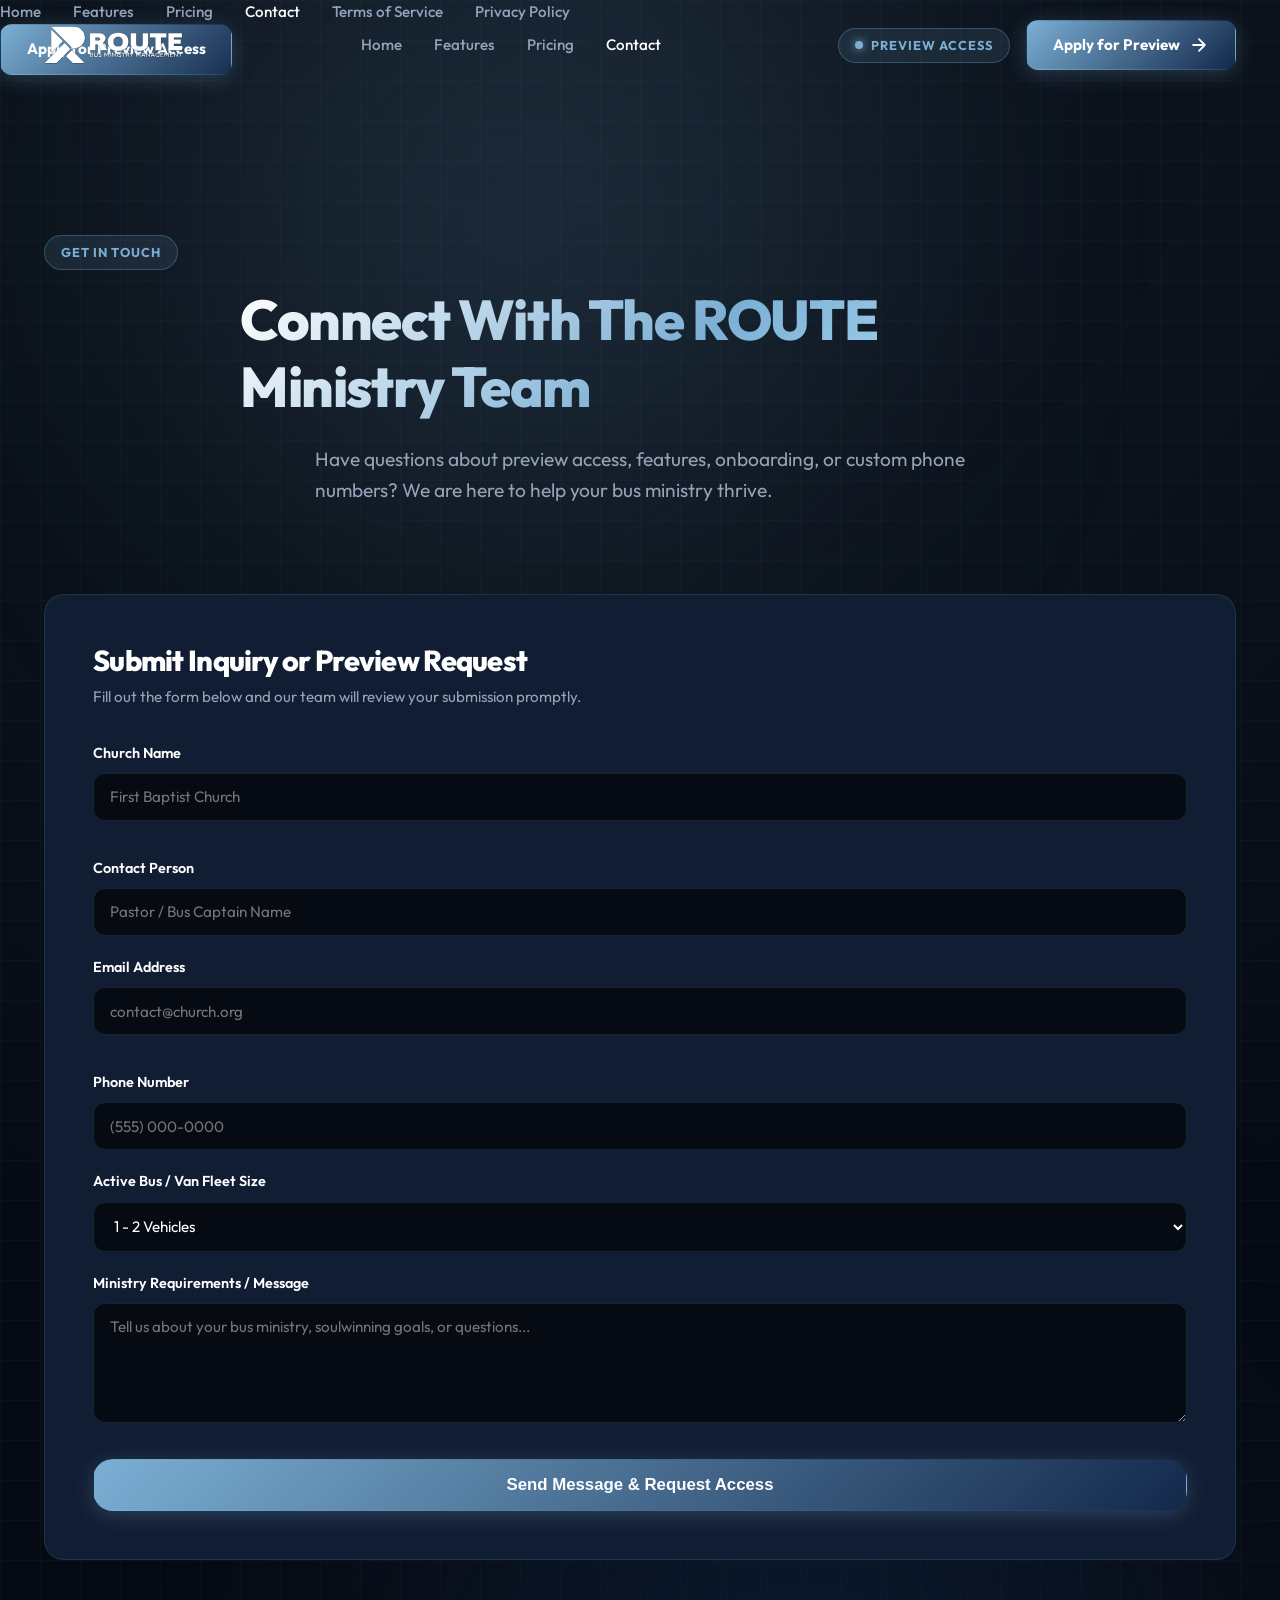
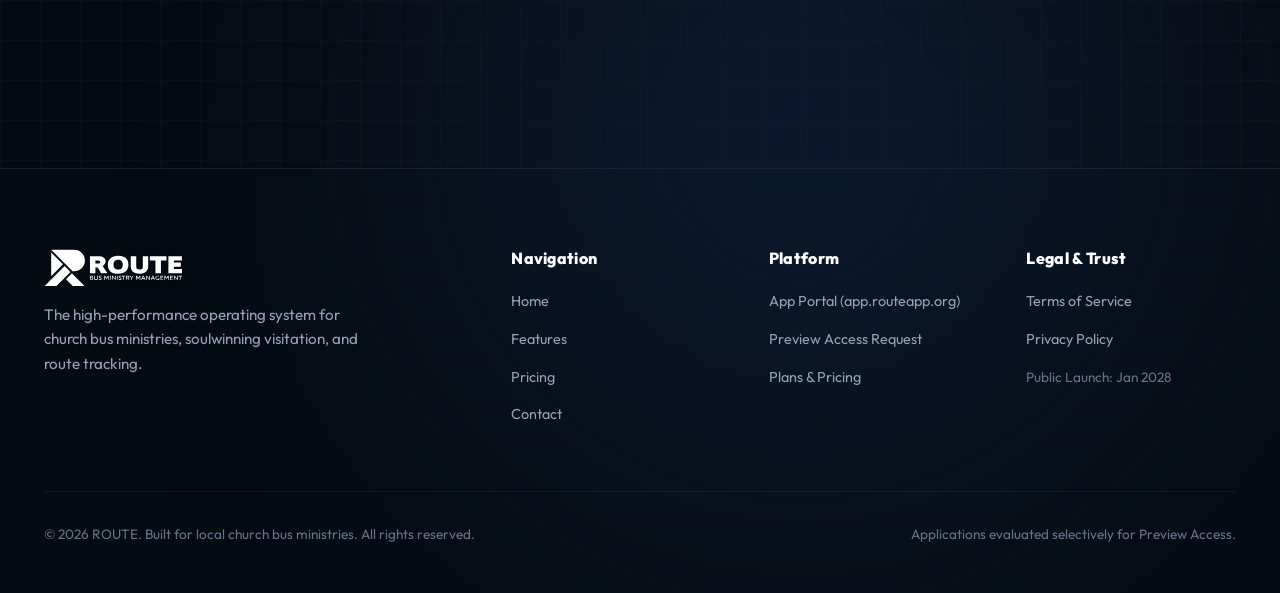
==== contact/index.html @ 3f2596bc "refactor: reorganize site pages into directory-based index files for clean URLs" ====
<!DOCTYPE html>
<html lang="en">
<head>
    <meta charset="UTF-8">
    <meta name="viewport" content="width=device-width, initial-scale=1.0">
    <title>Contact Us & Apply for Preview - ROUTE Platform</title>
    <meta name="description" content="Contact the ROUTE ministry team or submit your preview access request for church bus routing and soulwinning management.">
    
    <!-- Favicon & Icons -->
    <link rel="icon" type="image/x-icon" href="../favicon.ico">
    <link rel="icon" type="image/svg+xml" href="../favicon.svg">
    <link rel="apple-touch-icon" href="../apple-touch-icon.png">

    <!-- Fonts -->
    <link rel="preconnect" href="https://fonts.googleapis.com">
    <link rel="preconnect" href="https://fonts.gstatic.com" crossorigin>
    <link href="https://fonts.googleapis.com/css2?family=Outfit:wght@300;400;500;600;700;800;900&display=swap" rel="stylesheet">

    <!-- Custom Stylesheet -->
    <link rel="stylesheet" href="../css/style.css">
</head>
<body>

    <!-- Ambient Background Glows -->
    <div class="ambient-glow glow-top-left"></div>
    <div class="ambient-glow glow-bottom-right"></div>

    <!-- Navigation Bar -->
    <header class="navbar">
        <div class="container nav-content">
            <a href="../" class="brand-logo">
                <img src="../images/logos/Logo Horizontal White.svg" alt="ROUTE Logo" height="38">
            </a>

            <nav class="nav-links">
                <a href="../">Home</a>
                <a href="../features/">Features</a>
                <a href="../pricing/">Pricing</a>
                <a href="../contact/" class="active">Contact</a>
            </nav>

            <div class="nav-actions">
                <div class="badge badge-preview">
                    <span class="badge-dot"></span>
                    Preview Access
                </div>
                <a href="https://app.routeapp.org" class="btn btn-primary" data-open-modal="preview">
                    Apply for Preview
                    <svg class="btn-icon" viewBox="0 0 24 24"><path d="M5 12h14M12 5l7 7-7 7"/></svg>
                </a>
            </div>

            <button class="mobile-toggle" aria-label="Toggle Navigation Menu">
                <svg viewBox="0 0 24 24" fill="none" stroke="currentColor" stroke-width="2"><path d="M4 6h16M4 12h16M4 18h16"/></svg>
            </button>
        </div>
    </header>

    <!-- Mobile Drawer -->
    <div class="mobile-drawer">
        <nav class="nav-links">
            <a href="../">Home</a>
            <a href="../features/">Features</a>
            <a href="../pricing/">Pricing</a>
            <a href="../contact/" class="active">Contact</a>
            <a href="../terms/">Terms of Service</a>
            <a href="../privacy/">Privacy Policy</a>
        </nav>
        <a href="https://app.routeapp.org" class="btn btn-primary" data-open-modal="preview">Apply for Preview Access</a>
    </div>

    <!-- Header Section -->
    <section class="section" style="padding-top: 10rem; padding-bottom: 3rem;">
        <div class="container text-center">
            <div class="badge badge-preview reveal" style="margin-bottom: 1rem;">Get In Touch</div>
            <h1 class="gradient-text reveal" style="font-size: 3.5rem; max-width: 800px; margin: 0 auto 1.5rem auto;">
                Connect With The ROUTE Ministry Team
            </h1>
            <p class="reveal" style="font-size: 1.2rem; max-width: 650px; margin: 0 auto 2.5rem auto;">
                Have questions about preview access, features, onboarding, or custom phone numbers? We are here to help your bus ministry thrive.
            </p>
        </div>
    </section>

    <!-- Contact Form & Info Layout -->
    <section class="section" style="padding-top: 0;">
        <div class="container">
            <div style="display: grid; grid-template-columns: 1fr; gap: 3rem;" class="reveal">
                <div class="card" style="padding: 3rem;">
                    <h3 style="font-size: 1.8rem; margin-bottom: 0.5rem;">Submit Inquiry or Preview Request</h3>
                    <p style="font-size: 0.95rem; margin-bottom: 2rem;">
                        Fill out the form below and our team will review your submission promptly.
                    </p>

                    <form id="contact-main-form">
                        <div style="display: grid; grid-template-columns: 1fr; gap: 1rem;">
                            <div class="form-group">
                                <label class="form-label" for="contact-church">Church Name</label>
                                <input type="text" id="contact-church" class="form-input" placeholder="First Baptist Church" required>
                            </div>
                            <div class="form-group">
                                <label class="form-label" for="contact-name">Contact Person</label>
                                <input type="text" id="contact-name" class="form-input" placeholder="Pastor / Bus Captain Name" required>
                            </div>
                        </div>

                        <div style="display: grid; grid-template-columns: 1fr; gap: 1rem;">
                            <div class="form-group">
                                <label class="form-label" for="contact-email">Email Address</label>
                                <input type="email" id="contact-email" class="form-input" placeholder="contact@church.org" required>
                            </div>
                            <div class="form-group">
                                <label class="form-label" for="contact-phone">Phone Number</label>
                                <input type="tel" id="contact-phone" class="form-input" placeholder="(555) 000-0000">
                            </div>
                        </div>

                        <div class="form-group">
                            <label class="form-label" for="contact-buses">Active Bus / Van Fleet Size</label>
                            <select id="contact-buses" class="form-select">
                                <option value="1-2">1 - 2 Vehicles</option>
                                <option value="3-5">3 - 5 Vehicles</option>
                                <option value="6-10">6 - 10 Vehicles</option>
                                <option value="10+">10+ Vehicles</option>
                            </select>
                        </div>

                        <div class="form-group">
                            <label class="form-label" for="contact-message">Ministry Requirements / Message</label>
                            <textarea id="contact-message" class="form-textarea" placeholder="Tell us about your bus ministry, soulwinning goals, or questions..."></textarea>
                        </div>

                        <button type="submit" class="btn btn-primary btn-lg" style="width: 100%; margin-top: 1rem;">
                            Send Message & Request Access
                        </button>
                    </form>
                </div>
            </div>
        </div>
    </section>

    <!-- Footer -->
    <footer class="footer">
        <div class="container">
            <div class="footer-grid">
                <div class="footer-brand">
                    <a href="../" class="brand-logo">
                        <img src="../images/logos/Logo Horizontal White.svg" alt="ROUTE Logo" height="34">
                    </a>
                    <p>The high-performance operating system for church bus ministries, soulwinning visitation, and route tracking.</p>
                </div>

                <div class="footer-col">
                    <h4>Navigation</h4>
                    <ul class="footer-links">
                        <li><a href="../">Home</a></li>
                        <li><a href="../features/">Features</a></li>
                        <li><a href="../pricing/">Pricing</a></li>
                        <li><a href="../contact/">Contact</a></li>
                    </ul>
                </div>

                <div class="footer-col">
                    <h4>Platform</h4>
                    <ul class="footer-links">
                        <li><a href="https://app.routeapp.org" target="_blank">App Portal (app.routeapp.org)</a></li>
                        <li><a href="https://app.routeapp.org" data-open-modal="preview">Preview Access Request</a></li>
                        <li><a href="../pricing/">Plans & Pricing</a></li>
                    </ul>
                </div>

                <div class="footer-col">
                    <h4>Legal & Trust</h4>
                    <ul class="footer-links">
                        <li><a href="../terms/">Terms of Service</a></li>
                        <li><a href="../privacy/">Privacy Policy</a></li>
                        <li><span style="color:#64748b; font-size:0.85rem;">Public Launch: Jan 2028</span></li>
                    </ul>
                </div>
            </div>

            <div class="footer-bottom">
                <div>&copy; 2026 ROUTE. Built for local church bus ministries. All rights reserved.</div>
                <div>Applications evaluated selectively for Preview Access.</div>
            </div>
        </div>
    </footer>

    <!-- Preview Modal -->
    <div class="modal-overlay" id="preview-modal">
        <div class="modal-content">
            <button class="modal-close" aria-label="Close modal">&times;</button>
            <div style="text-align:center; margin-bottom: 1.5rem;">
                <div class="badge badge-preview" style="margin-bottom:0.75rem;">Preview Access Request</div>
                <h3 style="font-size:1.8rem; margin-bottom:0.5rem;">Join The ROUTE Preview</h3>
                <p style="font-size:0.9rem;">
                    ROUTE is currently in selective preview. Requests are evaluated manually prior to our public launch in <strong>January 2028</strong>.
                </p>
            </div>

            <form id="preview-access-form">
                <div class="form-group">
                    <label class="form-label" for="modal-church">Church Name</label>
                    <input type="text" id="modal-church" class="form-input" placeholder="e.g. Grace Baptist Church" required>
                </div>
                <div class="form-group">
                    <label class="form-label" for="modal-name">Contact Person</label>
                    <input type="text" id="modal-name" class="form-input" placeholder="Pastor or Bus Director Name" required>
                </div>
                <div class="form-group">
                    <label class="form-label" for="modal-email">Email Address</label>
                    <input type="email" id="modal-email" class="form-input" placeholder="pastor@church.org" required>
                </div>
                <div class="form-group">
                    <label class="form-label" for="modal-buses">Number of Bus / Van Routes</label>
                    <select id="modal-buses" class="form-select">
                        <option value="1-2">1 - 2 Routes</option>
                        <option value="3-5">3 - 5 Routes</option>
                        <option value="6-10">6 - 10 Routes</option>
                        <option value="10+">10+ Routes</option>
                    </select>
                </div>
                <button type="submit" class="btn btn-primary" style="width:100%; margin-top:1rem;">
                    Submit Application
                </button>
            </form>

            <div id="form-success-message" style="display:none; text-align:center; padding:2rem 0;">
                <svg class="btn-icon" style="width:48px; height:48px; color:#34d399; margin-bottom:1rem;" viewBox="0 0 24 24" fill="none" stroke="currentColor"><circle cx="12" cy="12" r="10"/><path d="M9 12l2 2 4-4"/></svg>
                <h4 style="font-size:1.4rem; margin-bottom:0.5rem; color:#fff;">Application Received</h4>
                <p style="font-size:0.9rem; margin-bottom:1.5rem;">
                    Thank you! Your preview access request has been submitted for review. You can also log in directly or check status at <strong>app.routeapp.org</strong>.
                </p>
                <a href="https://app.routeapp.org" class="btn btn-secondary" target="_blank">Visit app.routeapp.org</a>
            </div>
        </div>
    </div>

    <!-- Main JavaScript Engine -->
    <script src="../js/main.js"></script>
</body>
</html>
---- css/style.css ----
/* ==========================================================================
   ROUTE Marketing Site - Elevated Master Stylesheet
   Brand Aesthetics: Midnight (#060b13), Brand Sky (#7bafd4), Navy (#13294b)
   Voice & Focus: 100% Customer-Centric Ministry Value
   ========================================================================== */

:root {
    --color-midnight: #060b13;
    --color-surface-navy: #0c1626;
    --color-surface-card: #111d32;
    --color-surface-hover: #172642;
    --color-border: rgba(123, 175, 212, 0.15);
    --color-border-glow: rgba(123, 175, 212, 0.35);
    
    --color-brand-sky: #7bafd4;
    --color-brand-sky-light: #bae6fd;
    --color-brand-navy: #13294b;
    --color-brand-blue-accent: #38bdf8;
    
    --color-text-white: #ffffff;
    --color-text-body: #94a3b8;
    --color-text-muted: #64748b;
    
    --font-main: 'Outfit', -apple-system, BlinkMacSystemFont, "Segoe UI", Roboto, sans-serif;
    --radius-sm: 8px;
    --radius-md: 12px;
    --radius-lg: 20px;
    --radius-full: 9999px;
    
    --shadow-glow: 0 0 30px -5px rgba(123, 175, 212, 0.25);
    --shadow-card: 0 10px 30px -10px rgba(0, 0, 0, 0.5);
    --transition-fast: 0.2s cubic-bezier(0.4, 0, 0.2, 1);
    --transition-normal: 0.35s cubic-bezier(0.16, 1, 0.3, 1);
}

/* Base & Reset */
*, *::before, *::after {
    box-sizing: border-box;
    margin: 0;
    padding: 0;
}

html {
    scroll-behavior: smooth;
    font-family: var(--font-main);
    background-color: var(--color-midnight);
    color: var(--color-text-white);
    line-height: 1.6;
    -webkit-font-smoothing: antialiased;
}

body {
    min-height: 100vh;
    overflow-x: hidden;
    position: relative;
    background-color: var(--color-midnight);
    background-image: 
        radial-gradient(circle at 50% 0%, rgba(123, 175, 212, 0.08) 0%, transparent 60%),
        linear-gradient(rgba(123, 175, 212, 0.03) 1px, transparent 1px),
        linear-gradient(90deg, rgba(123, 175, 212, 0.03) 1px, transparent 1px);
    background-size: 100% 100%, 40px 40px, 40px 40px;
}

/* Selection */
::selection {
    background: var(--color-brand-sky);
    color: var(--color-midnight);
}

/* Ambient Background Glows */
.ambient-glow {
    position: absolute;
    border-radius: 50%;
    filter: blur(140px);
    pointer-events: none;
    z-index: 0;
}

.glow-top-left {
    top: -100px;
    left: 15%;
    width: 650px;
    height: 650px;
    background: rgba(123, 175, 212, 0.14);
}

.glow-bottom-right {
    bottom: 5%;
    right: 10%;
    width: 700px;
    height: 700px;
    background: rgba(19, 41, 75, 0.5);
}

/* Typography Helpers */
h1, h2, h3, h4, h5, h6 {
    font-weight: 800;
    line-height: 1.2;
    letter-spacing: -0.025em;
    color: var(--color-text-white);
}

p {
    color: var(--color-text-body);
}

.gradient-text {
    background: linear-gradient(135deg, #ffffff 0%, var(--color-brand-sky) 55%, #bae6fd 100%);
    -webkit-background-clip: text;
    -webkit-text-fill-color: transparent;
}

.gradient-text-sky {
    background: linear-gradient(135deg, var(--color-brand-sky) 0%, var(--color-brand-blue-accent) 100%);
    -webkit-background-clip: text;
    -webkit-text-fill-color: transparent;
}

/* Container */
.container {
    width: 100%;
    max-width: 1240px;
    margin: 0 auto;
    padding: 0 1.5rem;
    position: relative;
    z-index: 10;
}

/* Navigation Bar */
.navbar {
    position: fixed;
    top: 0;
    left: 0;
    right: 0;
    z-index: 1000;
    padding: 1.25rem 0;
    transition: all var(--transition-fast);
}

.navbar.scrolled {
    padding: 0.85rem 0;
    background: rgba(6, 11, 19, 0.88);
    backdrop-filter: blur(16px);
    -webkit-backdrop-filter: blur(16px);
    border-bottom: 1px solid var(--color-border);
    box-shadow: 0 10px 30px rgba(0, 0, 0, 0.4);
}

.nav-content {
    display: flex;
    align-items: center;
    justify-content: space-between;
}

.brand-logo {
    display: flex;
    align-items: center;
    gap: 0.75rem;
    text-decoration: none;
    color: var(--color-text-white);
    font-weight: 800;
    font-size: 1.35rem;
    letter-spacing: 0.05em;
}

.brand-logo img {
    height: 38px;
    width: auto;
}

.nav-links {
    display: flex;
    align-items: center;
    gap: 2rem;
    list-style: none;
}

.nav-links a {
    text-decoration: none;
    color: var(--color-text-body);
    font-weight: 500;
    font-size: 0.95rem;
    transition: color var(--transition-fast);
}

.nav-links a:hover,
.nav-links a.active {
    color: var(--color-text-white);
}

.nav-actions {
    display: flex;
    align-items: center;
    gap: 1rem;
}

/* Mobile Toggle */
.mobile-toggle {
    display: none;
    background: none;
    border: none;
    color: var(--color-text-white);
    cursor: pointer;
    padding: 0.5rem;
}

.mobile-toggle svg {
    width: 28px;
    height: 28px;
}

/* Badges */
.badge {
    display: inline-flex;
    align-items: center;
    gap: 0.5rem;
    padding: 0.4rem 1rem;
    border-radius: var(--radius-full);
    font-size: 0.8rem;
    font-weight: 700;
    text-transform: uppercase;
    letter-spacing: 0.08em;
}

.badge-preview {
    background: rgba(123, 175, 212, 0.12);
    border: 1px solid rgba(123, 175, 212, 0.3);
    color: var(--color-brand-sky);
}

.badge-dot {
    width: 8px;
    height: 8px;
    border-radius: 50%;
    background: var(--color-brand-sky);
    box-shadow: 0 0 10px var(--color-brand-sky);
    animation: pulse-dot 2s infinite;
}

@keyframes pulse-dot {
    0%, 100% { opacity: 1; transform: scale(1); }
    50% { opacity: 0.4; transform: scale(0.85); }
}

/* Buttons */
.btn {
    display: inline-flex;
    align-items: center;
    justify-content: center;
    gap: 0.6rem;
    padding: 0.75rem 1.6rem;
    border-radius: var(--radius-md);
    font-weight: 700;
    font-size: 0.95rem;
    text-decoration: none;
    cursor: pointer;
    transition: all var(--transition-fast);
    border: 1px solid transparent;
    white-space: nowrap;
}

.btn-primary {
    background: linear-gradient(135deg, var(--color-brand-sky) 0%, var(--color-brand-navy) 100%);
    color: var(--color-text-white);
    box-shadow: 0 4px 20px rgba(123, 175, 212, 0.25);
}

.btn-primary:hover {
    transform: translateY(-2px);
    box-shadow: 0 8px 25px rgba(123, 175, 212, 0.4);
    background: linear-gradient(135deg, #8ec2e8 0%, #1a3765 100%);
}

.btn-secondary {
    background: var(--color-surface-card);
    border: 1px solid var(--color-border);
    color: var(--color-text-white);
}

.btn-secondary:hover {
    background: var(--color-surface-hover);
    border-color: var(--color-border-glow);
    color: var(--color-brand-sky);
    transform: translateY(-2px);
}

.btn-lg {
    padding: 0.95rem 2rem;
    font-size: 1.05rem;
    border-radius: var(--radius-lg);
}

.btn-icon {
    width: 20px;
    height: 20px;
    fill: none;
    stroke: currentColor;
    stroke-width: 2.2;
    stroke-linecap: round;
    stroke-linejoin: round;
}

/* Sections */
.section {
    padding: 7rem 0;
    position: relative;
}

.section-header {
    text-align: center;
    max-width: 780px;
    margin: 0 auto 4rem auto;
}

.section-header h2 {
    font-size: 2.5rem;
    margin: 1rem 0 1.25rem 0;
}

.section-header p {
    font-size: 1.15rem;
    line-height: 1.7;
}

@media (min-width: 768px) {
    .section-header h2 {
        font-size: 3.2rem;
    }
}

/* Preview Notice Banner */
.preview-banner {
    margin: 2.5rem 0;
    padding: 1.25rem 2rem;
    background: linear-gradient(135deg, rgba(123, 175, 212, 0.08) 0%, rgba(19, 41, 75, 0.35) 100%);
    border: 1px solid var(--color-border-glow);
    border-radius: var(--radius-lg);
    display: flex;
    align-items: center;
    justify-content: space-between;
    gap: 1.5rem;
    flex-wrap: wrap;
    backdrop-filter: blur(8px);
}

.preview-banner-text {
    display: flex;
    align-items: center;
    gap: 1rem;
}

.preview-banner-text p {
    color: var(--color-text-white);
    font-size: 0.95rem;
}

.preview-banner-text strong {
    color: var(--color-brand-sky);
}

/* Hero Section */
.hero {
    padding-top: 10rem;
    padding-bottom: 5rem;
    text-align: center;
}

.hero-badge-wrapper {
    display: flex;
    justify-content: center;
    margin-bottom: 1.5rem;
}

.hero h1 {
    font-size: 2.8rem;
    max-width: 980px;
    margin: 0 auto 1.5rem auto;
    letter-spacing: -0.03em;
}

@media (min-width: 768px) {
    .hero h1 {
        font-size: 4.4rem;
        line-height: 1.12;
    }
}

.hero p {
    font-size: 1.2rem;
    max-width: 740px;
    margin: 0 auto 2.5rem auto;
    line-height: 1.7;
}

.hero-cta {
    display: flex;
    align-items: center;
    justify-content: center;
    gap: 1.25rem;
    flex-wrap: wrap;
    margin-bottom: 4rem;
}

/* Interactive Bus Simulator Card */
.simulator-card {
    background: var(--color-surface-navy);
    border: 1px solid var(--color-border-glow);
    border-radius: var(--radius-lg);
    padding: 2rem;
    max-width: 980px;
    margin: 0 auto;
    box-shadow: 0 25px 60px -15px rgba(0, 0, 0, 0.8), var(--shadow-glow);
    text-align: left;
}

.simulator-header {
    display: flex;
    align-items: center;
    justify-content: space-between;
    padding-bottom: 1rem;
    border-bottom: 1px solid var(--color-border);
    margin-bottom: 1.5rem;
}

.simulator-title {
    display: flex;
    align-items: center;
    gap: 0.75rem;
    font-weight: 800;
    font-size: 1.1rem;
}

.simulator-steps {
    display: grid;
    grid-template-columns: 1fr;
    gap: 1.5rem;
}

@media (min-width: 768px) {
    .simulator-steps {
        grid-template-columns: repeat(3, 1fr);
    }
}

.simulator-step-box {
    background: var(--color-surface-card);
    border: 1px solid var(--color-border);
    border-radius: var(--radius-md);
    padding: 1.25rem;
    transition: all var(--transition-fast);
}

.simulator-step-box.active {
    border-color: var(--color-brand-sky);
    box-shadow: 0 0 15px rgba(123, 175, 212, 0.2);
}

.step-number {
    font-size: 0.75rem;
    font-weight: 800;
    color: var(--color-brand-sky);
    text-transform: uppercase;
    letter-spacing: 0.08em;
    margin-bottom: 0.3rem;
}

.step-heading {
    font-weight: 700;
    font-size: 1rem;
    color: var(--color-text-white);
    margin-bottom: 0.5rem;
}

.step-desc {
    font-size: 0.85rem;
    color: var(--color-text-body);
    line-height: 1.5;
}

.simulator-action-bar {
    margin-top: 1.5rem;
    padding-top: 1.5rem;
    border-top: 1px solid var(--color-border);
    display: flex;
    align-items: center;
    justify-content: space-between;
    flex-wrap: wrap;
    gap: 1rem;
}

.simulator-status {
    display: flex;
    align-items: center;
    gap: 0.6rem;
    font-size: 0.9rem;
    color: #34d399;
    font-weight: 600;
}

/* Feature Grid Cards */
.feature-grid {
    display: grid;
    grid-template-columns: 1fr;
    gap: 2rem;
}

@media (min-width: 768px) {
    .feature-grid {
        grid-template-columns: repeat(2, 1fr);
    }
}

@media (min-width: 1024px) {
    .feature-grid {
        grid-template-columns: repeat(3, 1fr);
    }
}

.card {
    background: var(--color-surface-card);
    border: 1px solid var(--color-border);
    border-radius: var(--radius-lg);
    padding: 2.25rem;
    transition: all var(--transition-fast);
    position: relative;
    overflow: hidden;
}

.card::before {
    content: '';
    position: absolute;
    top: 0;
    left: 0;
    right: 0;
    height: 3px;
    background: linear-gradient(90deg, transparent, var(--color-brand-sky), transparent);
    opacity: 0;
    transition: opacity var(--transition-fast);
}

.card:hover {
    transform: translateY(-4px);
    border-color: var(--color-border-glow);
    box-shadow: var(--shadow-card), 0 0 20px rgba(123, 175, 212, 0.15);
}

.card:hover::before {
    opacity: 1;
}

.card-icon {
    width: 54px;
    height: 54px;
    border-radius: var(--radius-md);
    background: rgba(123, 175, 212, 0.12);
    border: 1px solid rgba(123, 175, 212, 0.25);
    display: flex;
    align-items: center;
    justify-content: center;
    color: var(--color-brand-sky);
    margin-bottom: 1.5rem;
}

.card-icon svg {
    width: 28px;
    height: 28px;
    stroke-width: 2;
}

.card h3 {
    font-size: 1.4rem;
    margin-bottom: 0.85rem;
}

.card p {
    font-size: 0.98rem;
    line-height: 1.6;
}

/* Feature Showcase Tabs */
.tabs-container {
    max-width: 1000px;
    margin: 0 auto;
}

.tabs-nav {
    display: flex;
    justify-content: center;
    gap: 0.75rem;
    flex-wrap: wrap;
    margin-bottom: 3rem;
}

.tab-btn {
    padding: 0.75rem 1.5rem;
    border-radius: var(--radius-full);
    background: var(--color-surface-card);
    border: 1px solid var(--color-border);
    color: var(--color-text-body);
    font-weight: 700;
    font-size: 0.95rem;
    cursor: pointer;
    transition: all var(--transition-fast);
}

.tab-btn:hover {
    color: var(--color-text-white);
    border-color: var(--color-border-glow);
}

.tab-btn.active {
    background: linear-gradient(135deg, var(--color-brand-sky) 0%, var(--color-brand-navy) 100%);
    color: var(--color-text-white);
    border-color: transparent;
    box-shadow: 0 4px 15px rgba(123, 175, 212, 0.3);
}

.tab-content {
    display: none;
    background: var(--color-surface-navy);
    border: 1px solid var(--color-border);
    border-radius: var(--radius-lg);
    padding: 3rem;
}

.tab-content.active {
    display: grid;
    grid-template-columns: 1fr;
    gap: 3rem;
    align-items: center;
}

@media (min-width: 850px) {
    .tab-content.active {
        grid-template-columns: 1fr 1fr;
    }
}

.tab-text h3 {
    font-size: 2rem;
    margin-bottom: 1rem;
}

.tab-text p {
    font-size: 1.05rem;
    margin-bottom: 1.5rem;
}

.tab-list {
    list-style: none;
    display: flex;
    flex-direction: column;
    gap: 0.85rem;
}

.tab-list-item {
    display: flex;
    align-items: center;
    gap: 0.75rem;
    color: var(--color-text-white);
    font-weight: 600;
}

.tab-list-item svg {
    width: 20px;
    height: 20px;
    color: var(--color-brand-sky);
    flex-shrink: 0;
}

/* Time & Savings Calculator */
.calculator-card {
    background: var(--color-surface-card);
    border: 1px solid var(--color-border-glow);
    border-radius: var(--radius-lg);
    padding: 3rem;
    max-width: 900px;
    margin: 4rem auto 0 auto;
    box-shadow: var(--shadow-glow);
    text-align: left;
}

.calc-grid {
    display: grid;
    grid-template-columns: 1fr;
    gap: 2.5rem;
    align-items: center;
}

@media (min-width: 800px) {
    .calc-grid {
        grid-template-columns: 1.2fr 1fr;
    }
}

.calc-slider-group {
    display: flex;
    flex-direction: column;
    gap: 1rem;
}

.calc-slider-header {
    display: flex;
    justify-content: space-between;
    align-items: center;
}

.calc-slider-header label {
    font-weight: 700;
    font-size: 1.1rem;
    color: var(--color-text-white);
}

.calc-slider-value {
    font-size: 1.4rem;
    font-weight: 800;
    color: var(--color-brand-sky);
}

.calc-slider {
    width: 100%;
    height: 8px;
    border-radius: 4px;
    background: var(--color-midnight);
    outline: none;
    -webkit-appearance: none;
}

.calc-slider::-webkit-slider-thumb {
    -webkit-appearance: none;
    width: 24px;
    height: 24px;
    border-radius: 50%;
    background: var(--color-brand-sky);
    cursor: pointer;
    box-shadow: 0 0 10px rgba(123, 175, 212, 0.5);
}

.calc-results-box {
    background: var(--color-midnight);
    border: 1px solid var(--color-border);
    border-radius: var(--radius-md);
    padding: 2rem;
    display: flex;
    flex-direction: column;
    gap: 1.5rem;
}

.calc-result-item {
    display: flex;
    flex-direction: column;
    gap: 0.2rem;
}

.calc-result-number {
    font-size: 2.5rem;
    font-weight: 800;
    color: var(--color-brand-sky);
    line-height: 1;
}

.calc-result-label {
    font-size: 0.85rem;
    color: var(--color-text-muted);
    font-weight: 600;
    text-transform: uppercase;
    letter-spacing: 0.05em;
}

/* Pricing Page & Cards */
.pricing-toggle-wrapper {
    display: flex;
    align-items: center;
    justify-content: center;
    gap: 1rem;
    margin-bottom: 3.5rem;
}

.pricing-toggle-label {
    font-weight: 700;
    color: var(--color-text-body);
    font-size: 1rem;
}

.pricing-toggle-label.active {
    color: var(--color-text-white);
}

.toggle-switch {
    width: 58px;
    height: 32px;
    background: var(--color-surface-card);
    border: 1px solid var(--color-border);
    border-radius: var(--radius-full);
    padding: 3px;
    cursor: pointer;
    position: relative;
    transition: background var(--transition-fast);
}

.toggle-switch-handle {
    width: 24px;
    height: 24px;
    background: var(--color-brand-sky);
    border-radius: 50%;
    transition: transform var(--transition-fast);
    box-shadow: 0 0 10px rgba(123, 175, 212, 0.5);
}

.toggle-switch.checked .toggle-switch-handle {
    transform: translateX(26px);
}

.discount-badge {
    background: rgba(16, 185, 129, 0.15);
    color: #34d399;
    border: 1px solid rgba(16, 185, 129, 0.3);
    padding: 0.2rem 0.6rem;
    border-radius: var(--radius-full);
    font-size: 0.75rem;
    font-weight: 800;
    margin-left: 0.5rem;
}

.pricing-grid {
    display: grid;
    grid-template-columns: 1fr;
    gap: 2rem;
    max-width: 1100px;
    margin: 0 auto;
}

@media (min-width: 900px) {
    .pricing-grid {
        grid-template-columns: repeat(3, 1fr);
    }
}

.pricing-card {
    background: var(--color-surface-card);
    border: 1px solid var(--color-border);
    border-radius: var(--radius-lg);
    padding: 2.5rem 2rem;
    display: flex;
    flex-direction: column;
    justify-content: space-between;
    transition: all var(--transition-fast);
    position: relative;
}

.pricing-card.featured {
    background: linear-gradient(180deg, var(--color-surface-card) 0%, rgba(19, 41, 75, 0.6) 100%);
    border-color: var(--color-brand-sky);
    box-shadow: var(--shadow-glow);
    transform: scale(1.03);
}

.pricing-popular-tag {
    position: absolute;
    top: -14px;
    left: 50%;
    transform: translateX(-50%);
    background: linear-gradient(90deg, var(--color-brand-sky), var(--color-brand-blue-accent));
    color: var(--color-midnight);
    font-weight: 800;
    font-size: 0.75rem;
    text-transform: uppercase;
    letter-spacing: 0.08em;
    padding: 0.3rem 1rem;
    border-radius: var(--radius-full);
}

.pricing-card h3 {
    font-size: 1.5rem;
    margin-bottom: 0.5rem;
}

.pricing-card p {
    font-size: 0.9rem;
    min-height: 42px;
}

.pricing-price {
    margin: 1.5rem 0 2rem 0;
    display: flex;
    align-items: baseline;
    gap: 0.4rem;
}

.pricing-currency {
    font-size: 1.5rem;
    font-weight: 800;
    color: var(--color-brand-sky);
}

.pricing-amount {
    font-size: 3.2rem;
    font-weight: 800;
    color: var(--color-text-white);
    line-height: 1;
}

.pricing-period {
    color: var(--color-text-muted);
    font-size: 0.9rem;
    font-weight: 500;
}

.pricing-features {
    list-style: none;
    display: flex;
    flex-direction: column;
    gap: 0.85rem;
    margin-bottom: 2.5rem;
}

.pricing-features li {
    display: flex;
    align-items: center;
    gap: 0.75rem;
    font-size: 0.95rem;
    color: var(--color-text-white);
}

.pricing-features li svg {
    width: 18px;
    height: 18px;
    color: var(--color-brand-sky);
    flex-shrink: 0;
}

/* Comparison Table */
.table-wrapper {
    overflow-x: auto;
    margin-top: 4rem;
    background: var(--color-surface-card);
    border: 1px solid var(--color-border);
    border-radius: var(--radius-lg);
}

.comparison-table {
    width: 100%;
    border-collapse: collapse;
    text-align: left;
    min-width: 650px;
}

.comparison-table th, 
.comparison-table td {
    padding: 1.25rem 1.5rem;
    border-bottom: 1px solid var(--color-border);
}

.comparison-table th {
    background: rgba(6, 11, 19, 0.6);
    font-size: 1rem;
    font-weight: 700;
    color: var(--color-text-white);
}

.comparison-table td {
    font-size: 0.95rem;
    color: var(--color-text-body);
}

.comparison-table tr:last-child td {
    border-bottom: none;
}

.table-check {
    width: 20px;
    height: 20px;
    color: var(--color-brand-sky);
}

/* Accordion (FAQ) */
.faq-container {
    max-width: 850px;
    margin: 0 auto;
    display: flex;
    flex-direction: column;
    gap: 1rem;
}

.faq-item {
    background: var(--color-surface-card);
    border: 1px solid var(--color-border);
    border-radius: var(--radius-md);
    overflow: hidden;
    transition: border-color var(--transition-fast);
}

.faq-item.active {
    border-color: var(--color-border-glow);
}

.faq-header {
    width: 100%;
    padding: 1.25rem 1.5rem;
    background: none;
    border: none;
    color: var(--color-text-white);
    font-weight: 700;
    font-size: 1.1rem;
    display: flex;
    align-items: center;
    justify-content: space-between;
    cursor: pointer;
    text-align: left;
}

.faq-icon {
    width: 22px;
    height: 22px;
    transition: transform var(--transition-fast);
    color: var(--color-brand-sky);
}

.faq-item.active .faq-icon {
    transform: rotate(180deg);
}

.faq-body {
    max-height: 0;
    overflow: hidden;
    transition: max-height var(--transition-normal), padding var(--transition-normal);
    padding: 0 1.5rem;
}

.faq-item.active .faq-body {
    max-height: 300px;
    padding: 0 1.5rem 1.5rem 1.5rem;
}

/* Form Controls */
.form-group {
    display: flex;
    flex-direction: column;
    gap: 0.5rem;
    margin-bottom: 1.25rem;
    text-align: left;
}

.form-label {
    font-weight: 600;
    font-size: 0.9rem;
    color: var(--color-text-white);
}

.form-input, 
.form-select, 
.form-textarea {
    width: 100%;
    padding: 0.85rem 1rem;
    background: var(--color-midnight);
    border: 1px solid var(--color-border);
    border-radius: var(--radius-md);
    color: var(--color-text-white);
    font-family: var(--font-main);
    font-size: 0.95rem;
    outline: none;
    transition: border-color var(--transition-fast), box-shadow var(--transition-fast);
}

.form-input:focus, 
.form-select:focus, 
.form-textarea:focus {
    border-color: var(--color-brand-sky);
    box-shadow: 0 0 15px rgba(123, 175, 212, 0.25);
}

.form-textarea {
    min-height: 120px;
    resize: vertical;
}

/* Modal Dialog */
.modal-overlay {
    position: fixed;
    inset: 0;
    z-index: 2000;
    background: rgba(6, 11, 19, 0.85);
    backdrop-filter: blur(12px);
    -webkit-backdrop-filter: blur(12px);
    display: flex;
    align-items: center;
    justify-content: center;
    padding: 1.5rem;
    opacity: 0;
    pointer-events: none;
    transition: opacity var(--transition-fast);
}

.modal-overlay.active {
    opacity: 1;
    pointer-events: auto;
}

.modal-content {
    background: var(--color-surface-card);
    border: 1px solid var(--color-border-glow);
    border-radius: var(--radius-lg);
    width: 100%;
    max-width: 580px;
    padding: 2.5rem;
    position: relative;
    box-shadow: 0 25px 50px rgba(0, 0, 0, 0.8), var(--shadow-glow);
    transform: scale(0.95);
    transition: transform var(--transition-fast);
}

.modal-overlay.active .modal-content {
    transform: scale(1);
}

.modal-close {
    position: absolute;
    top: 1.25rem;
    right: 1.25rem;
    background: rgba(255, 255, 255, 0.05);
    border: 1px solid var(--color-border);
    color: var(--color-text-muted);
    width: 34px;
    height: 34px;
    border-radius: 50%;
    display: flex;
    align-items: center;
    justify-content: center;
    cursor: pointer;
    transition: all var(--transition-fast);
}

.modal-close:hover {
    color: var(--color-text-white);
    background: rgba(255, 255, 255, 0.15);
}

/* Legal Document Layout */
.legal-container {
    max-width: 860px;
    margin: 0 auto;
    background: var(--color-surface-card);
    border: 1px solid var(--color-border);
    border-radius: var(--radius-lg);
    padding: 3.5rem;
    text-align: left;
}

.legal-header {
    border-bottom: 1px solid var(--color-border);
    padding-bottom: 2rem;
    margin-bottom: 2.5rem;
}

.legal-header h1 {
    font-size: 2.5rem;
    margin-bottom: 0.5rem;
}

.legal-date {
    color: var(--color-brand-sky);
    font-weight: 600;
    font-size: 0.9rem;
}

.legal-section {
    margin-bottom: 2.5rem;
}

.legal-section h2 {
    font-size: 1.4rem;
    margin-bottom: 1rem;
    color: var(--color-text-white);
}

.legal-section p, 
.legal-section ul {
    margin-bottom: 1rem;
    font-size: 1rem;
    line-height: 1.7;
}

.legal-section ul {
    padding-left: 1.5rem;
}

.legal-section li {
    margin-bottom: 0.5rem;
    color: var(--color-text-body);
}

/* Scroll Animation Trigger Classes */
.reveal {
    opacity: 0;
    transform: translateY(30px);
    transition: opacity 0.8s cubic-bezier(0.16, 1, 0.3, 1), transform 0.8s cubic-bezier(0.16, 1, 0.3, 1);
}

.reveal.active {
    opacity: 1;
    transform: translateY(0);
}

.reveal-stagger > * {
    opacity: 0;
    transform: translateY(25px);
    transition: opacity 0.7s cubic-bezier(0.16, 1, 0.3, 1), transform 0.7s cubic-bezier(0.16, 1, 0.3, 1);
}

.reveal-stagger.active > *:nth-child(1) { transition-delay: 0.05s; }
.reveal-stagger.active > *:nth-child(2) { transition-delay: 0.15s; }
.reveal-stagger.active > *:nth-child(3) { transition-delay: 0.25s; }
.reveal-stagger.active > *:nth-child(4) { transition-delay: 0.35s; }
.reveal-stagger.active > *:nth-child(5) { transition-delay: 0.45s; }
.reveal-stagger.active > * { opacity: 1; transform: translateY(0); }

/* Footer */
.footer {
    border-top: 1px solid var(--color-border);
    padding: 5rem 0 3rem 0;
    background: rgba(6, 11, 19, 0.95);
    margin-top: 6rem;
}

.footer-grid {
    display: grid;
    grid-template-columns: 1fr;
    gap: 3rem;
    margin-bottom: 4rem;
}

@media (min-width: 768px) {
    .footer-grid {
        grid-template-columns: 2fr repeat(3, 1fr);
    }
}

.footer-brand p {
    margin-top: 1rem;
    max-width: 340px;
    font-size: 0.95rem;
    line-height: 1.6;
}

.footer-col h4 {
    font-size: 1rem;
    margin-bottom: 1.25rem;
    color: var(--color-text-white);
    letter-spacing: 0.02em;
}

.footer-links {
    list-style: none;
    display: flex;
    flex-direction: column;
    gap: 0.75rem;
}

.footer-links a {
    text-decoration: none;
    color: var(--color-text-body);
    font-size: 0.9rem;
    transition: color var(--transition-fast);
}

.footer-links a:hover {
    color: var(--color-brand-sky);
}

.footer-bottom {
    border-top: 1px solid rgba(123, 175, 212, 0.08);
    padding-top: 2rem;
    display: flex;
    align-items: center;
    justify-content: space-between;
    flex-wrap: wrap;
    gap: 1rem;
    font-size: 0.85rem;
    color: var(--color-text-muted);
}

/* Mobile Nav Overlay Drawer */
@media (max-width: 899px) {
    .mobile-toggle {
        display: block;
    }

    .nav-links, .nav-actions {
        display: none;
    }

    .mobile-drawer {
        position: fixed;
        top: 0;
        right: 0;
        width: 80%;
        max-width: 360px;
        height: 100vh;
        background: var(--color-midnight);
        border-left: 1px solid var(--color-border);
        padding: 6rem 2rem 2rem 2rem;
        z-index: 999;
        display: flex;
        flex-direction: column;
        gap: 2rem;
        transform: translateX(100%);
        transition: transform var(--transition-fast);
        box-shadow: -10px 0 30px rgba(0, 0, 0, 0.8);
    }

    .mobile-drawer.active {
        transform: translateX(0);
    }

    .mobile-drawer .nav-links {
        display: flex;
        flex-direction: column;
        align-items: flex-start;
        gap: 1.5rem;
    }

    .mobile-drawer .nav-links a {
        font-size: 1.15rem;
    }
}
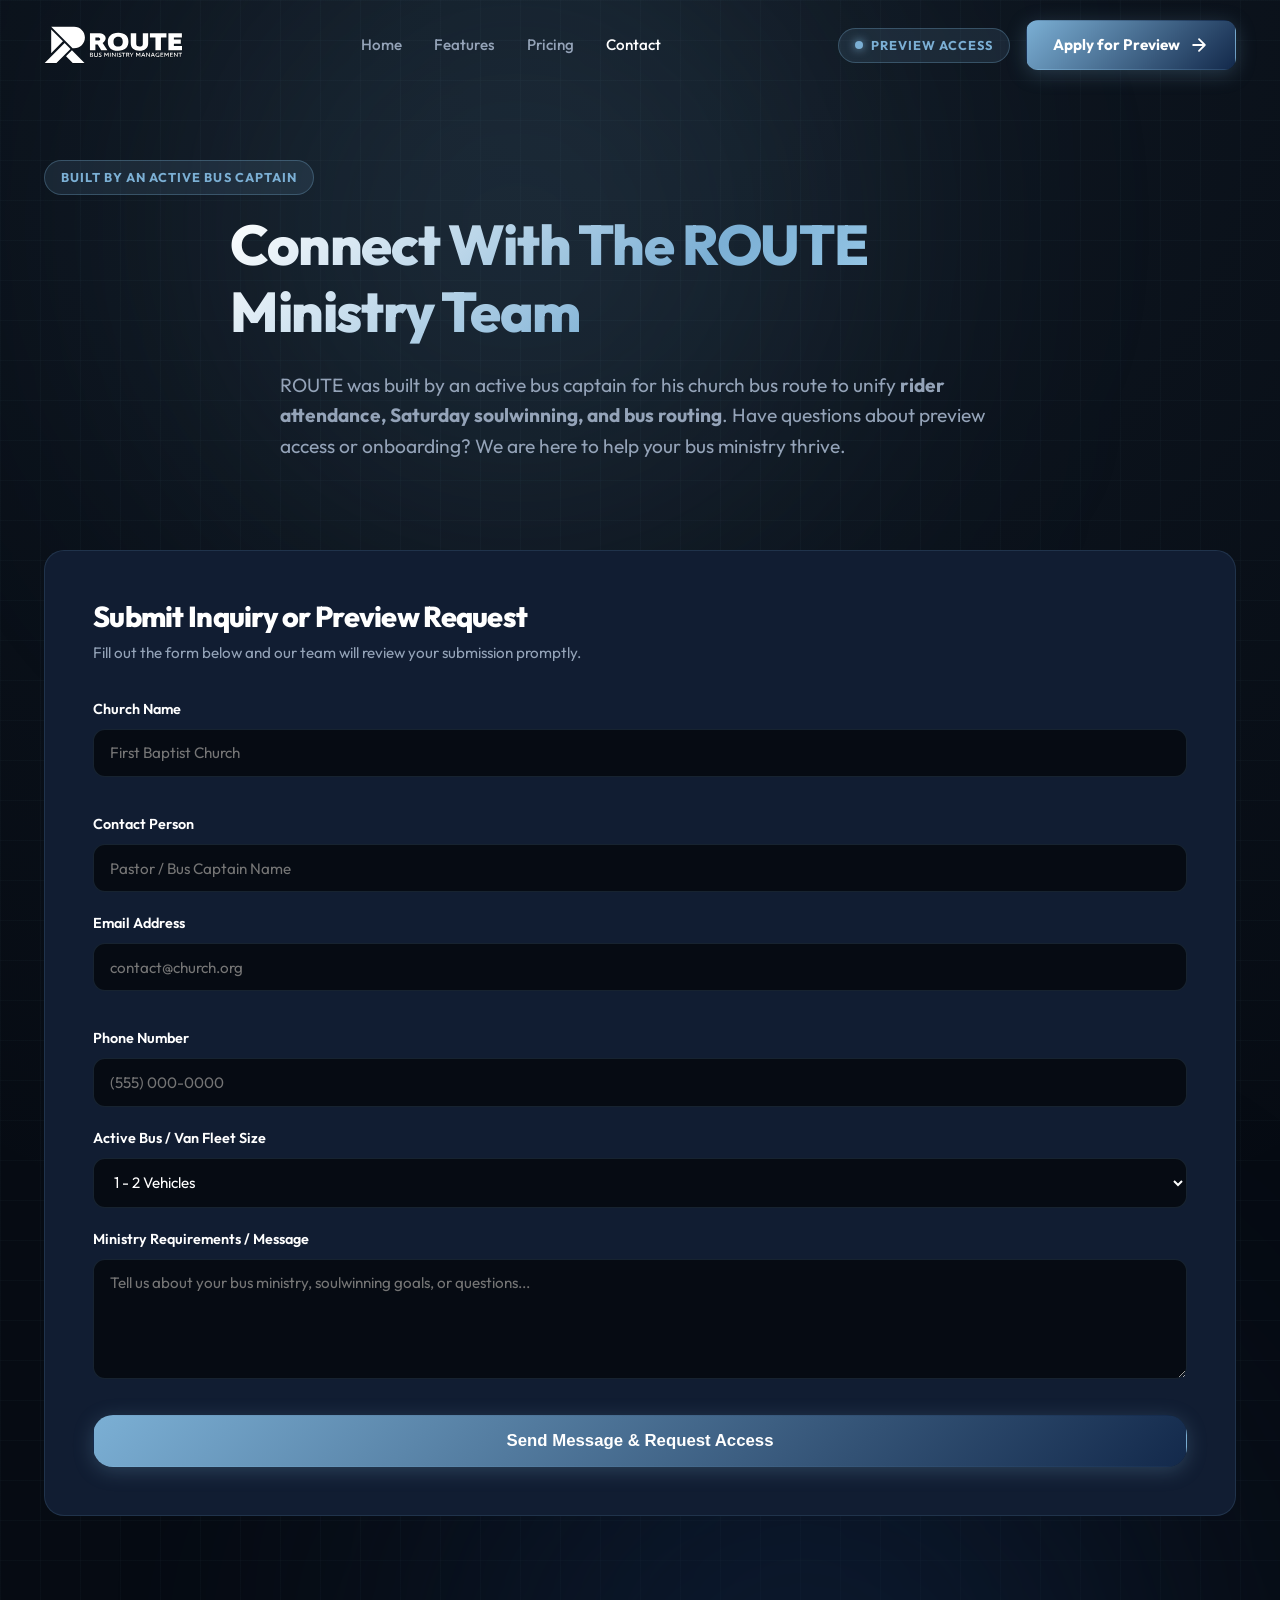
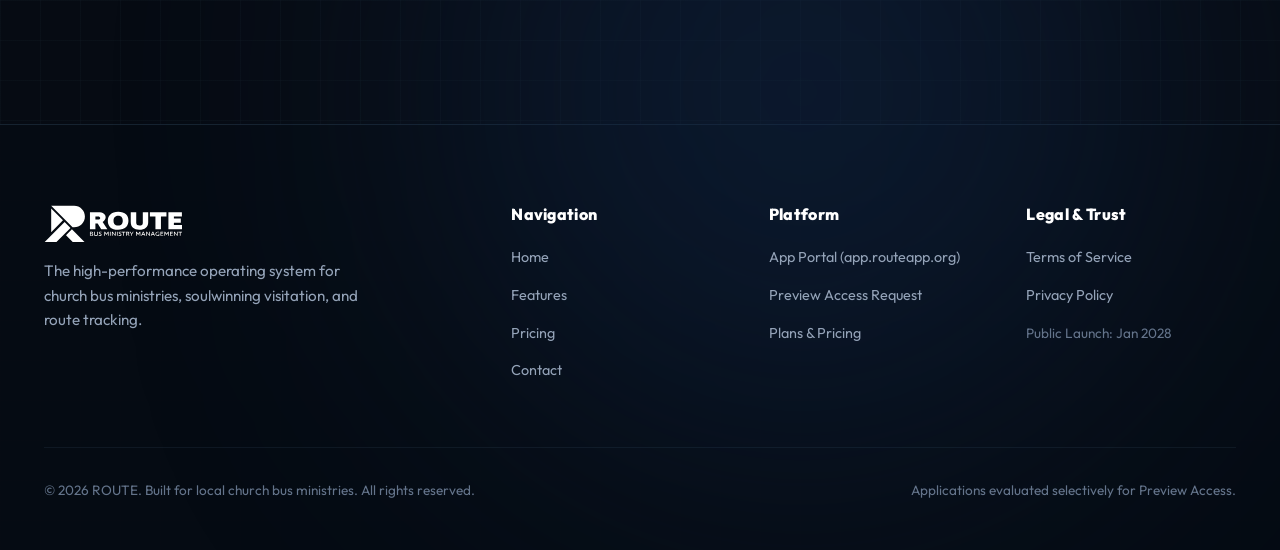
==== commit 808df61d: "docs: expand privacy policy with detailed data protection, SMS compliance, and infrastructure safegu" ====
--- a/contact/index.html
+++ b/contact/index.html
@@ -72,12 +72,12 @@
     <!-- Header Section -->
     <section class="section" style="padding-top: 10rem; padding-bottom: 3rem;">
         <div class="container text-center">
-            <div class="badge badge-preview reveal" style="margin-bottom: 1rem;">Get In Touch</div>
-            <h1 class="gradient-text reveal" style="font-size: 3.5rem; max-width: 800px; margin: 0 auto 1.5rem auto;">
+            <div class="badge badge-preview reveal" style="margin-bottom: 1rem;">Built by an Active Bus Captain</div>
+            <h1 class="gradient-text reveal" style="font-size: 3.5rem; max-width: 820px; margin: 0 auto 1.5rem auto;">
                 Connect With The ROUTE Ministry Team
             </h1>
-            <p class="reveal" style="font-size: 1.2rem; max-width: 650px; margin: 0 auto 2.5rem auto;">
-                Have questions about preview access, features, onboarding, or custom phone numbers? We are here to help your bus ministry thrive.
+            <p class="reveal" style="font-size: 1.2rem; max-width: 720px; margin: 0 auto 2.5rem auto;">
+                ROUTE was built by an active bus captain for his church bus route to unify <strong>rider attendance, Saturday soulwinning, and bus routing</strong>. Have questions about preview access or onboarding? We are here to help your bus ministry thrive.
             </p>
         </div>
     </section>
--- a/css/style.css
+++ b/css/style.css
@@ -360,9 +360,166 @@
 
 /* Hero Section */
 .hero {
-    padding-top: 10rem;
+    position: relative;
+    padding-top: 9.5rem;
     padding-bottom: 5rem;
     text-align: center;
+}
+
+.hero-container-inner {
+    position: relative;
+    max-width: 1120px;
+    margin: 0 auto;
+}
+
+/* Floating Eye-Catcher Glass Cards */
+.hero-float-card {
+    position: absolute;
+    display: none;
+    align-items: center;
+    gap: 0.85rem;
+    background: rgba(12, 22, 38, 0.82);
+    backdrop-filter: blur(16px);
+    -webkit-backdrop-filter: blur(16px);
+    border: 1px solid rgba(123, 175, 212, 0.35);
+    padding: 0.75rem 1.25rem;
+    border-radius: var(--radius-lg);
+    box-shadow: 0 20px 40px rgba(0, 0, 0, 0.6), 0 0 30px rgba(123, 175, 212, 0.2);
+    z-index: 20;
+    pointer-events: none;
+    animation: floatAnimation 6s ease-in-out infinite alternate;
+}
+
+@media (min-width: 1100px) {
+    .hero-float-card {
+        display: flex;
+    }
+}
+
+.float-left-card {
+    top: 40px;
+    left: -35px;
+    animation-delay: 0s;
+}
+
+.float-right-card {
+    top: 130px;
+    right: -35px;
+    animation-delay: 3s;
+}
+
+@keyframes floatAnimation {
+    0% { transform: translateY(0px) rotate(0deg); }
+    100% { transform: translateY(-16px) rotate(1.2deg); }
+}
+
+.float-avatar-group {
+    display: flex;
+    align-items: center;
+}
+
+.avatar-sm {
+    width: 28px;
+    height: 28px;
+    border-radius: 50%;
+    background: #0284c7;
+    border: 2px solid #060b13;
+    color: #fff;
+    font-size: 0.7rem;
+    font-weight: 800;
+    display: flex;
+    align-items: center;
+    justify-content: center;
+    margin-left: -8px;
+}
+
+.avatar-sm:first-child {
+    margin-left: 0;
+}
+
+.float-text {
+    display: flex;
+    flex-direction: column;
+    text-align: left;
+}
+
+.float-text strong {
+    font-size: 0.85rem;
+    font-weight: 800;
+    color: #fff;
+    line-height: 1.2;
+}
+
+.float-text span {
+    font-size: 0.72rem;
+    color: var(--color-brand-sky-light);
+}
+
+.float-icon-box {
+    width: 34px;
+    height: 34px;
+    border-radius: 50%;
+    background: rgba(52, 211, 153, 0.2);
+    border: 1px solid rgba(52, 211, 153, 0.4);
+    color: #34d399;
+    display: flex;
+    align-items: center;
+    justify-content: center;
+}
+
+.float-icon-box svg {
+    width: 18px;
+    height: 18px;
+    stroke-width: 2.2;
+}
+
+/* Gradient Shimmer Text Animation */
+.gradient-text-shimmer {
+    background: linear-gradient(
+        120deg,
+        #ffffff 0%,
+        var(--color-brand-sky) 25%,
+        #bae6fd 50%,
+        var(--color-brand-sky) 75%,
+        #ffffff 100%
+    );
+    background-size: 200% auto;
+    -webkit-background-clip: text;
+    -webkit-text-fill-color: transparent;
+    animation: textShimmer 6s linear infinite;
+}
+
+@keyframes textShimmer {
+    0% { background-position: 0% center; }
+    100% { background-position: 200% center; }
+}
+
+/* Hero Live Ticker Bar */
+.hero-live-ticker {
+    display: inline-flex;
+    align-items: center;
+    gap: 1.25rem;
+    background: rgba(12, 22, 38, 0.8);
+    border: 1px solid var(--color-border);
+    padding: 0.45rem 1.25rem;
+    border-radius: var(--radius-full);
+    margin-bottom: 2rem;
+    font-size: 0.82rem;
+    color: var(--color-text-white);
+    backdrop-filter: blur(10px);
+    flex-wrap: wrap;
+    justify-content: center;
+}
+
+.ticker-item {
+    display: flex;
+    align-items: center;
+    gap: 0.45rem;
+    font-weight: 600;
+}
+
+.ticker-item strong {
+    color: var(--color-brand-sky-light);
 }
 
 .hero-badge-wrapper {
@@ -1280,16 +1437,22 @@
 }
 
 /* Mobile Nav Overlay Drawer */
+.mobile-drawer {
+    display: none;
+}
+
 @media (max-width: 899px) {
     .mobile-toggle {
         display: block;
     }
 
-    .nav-links, .nav-actions {
+    .nav-content > .nav-links, 
+    .nav-content > .nav-actions {
         display: none;
     }
 
     .mobile-drawer {
+        display: flex;
         position: fixed;
         top: 0;
         right: 0;
@@ -1300,7 +1463,6 @@
         border-left: 1px solid var(--color-border);
         padding: 6rem 2rem 2rem 2rem;
         z-index: 999;
-        display: flex;
         flex-direction: column;
         gap: 2rem;
         transform: translateX(100%);
@@ -1323,3 +1485,445 @@
         font-size: 1.15rem;
     }
 }
+
+/* ==========================================================================
+   Interactive Front-Page Scroll Showcase Component
+   ========================================================================== */
+.scroll-showcase-section {
+    padding: 6rem 0;
+    position: relative;
+    background: radial-gradient(circle at 50% 50%, rgba(19, 41, 75, 0.4) 0%, rgba(6, 11, 19, 1) 100%);
+    border-top: 1px solid var(--color-border);
+    border-bottom: 1px solid var(--color-border);
+}
+
+.scroll-showcase-sticky-wrapper {
+    display: grid;
+    grid-template-columns: 1fr;
+    gap: 2.5rem;
+    align-items: center;
+}
+
+@media (min-width: 992px) {
+    .scroll-showcase-sticky-wrapper {
+        grid-template-columns: 420px 1fr;
+    }
+}
+
+.scroll-showcase-nav {
+    display: flex;
+    flex-direction: column;
+    gap: 1.25rem;
+    position: relative;
+    padding-left: 1.5rem;
+}
+
+.scroll-progress-line {
+    position: absolute;
+    top: 0;
+    bottom: 0;
+    left: 0;
+    width: 3px;
+    background: rgba(123, 175, 212, 0.15);
+    border-radius: 3px;
+}
+
+.scroll-progress-fill {
+    width: 100%;
+    height: 33%;
+    background: linear-gradient(180deg, var(--color-brand-sky) 0%, var(--color-brand-blue-accent) 100%);
+    border-radius: 3px;
+    transition: height 0.4s ease, transform 0.4s ease;
+    box-shadow: 0 0 12px var(--color-brand-sky);
+}
+
+.scroll-step-card {
+    background: var(--color-surface-navy);
+    border: 1px solid var(--color-border);
+    border-radius: var(--radius-md);
+    padding: 1.5rem;
+    cursor: pointer;
+    transition: all var(--transition-fast);
+    opacity: 0.65;
+}
+
+.scroll-step-card:hover {
+    opacity: 0.9;
+    border-color: var(--color-border-glow);
+}
+
+.scroll-step-card.active {
+    opacity: 1;
+    background: var(--color-surface-card);
+    border-color: var(--color-brand-sky);
+    box-shadow: 0 8px 25px -5px rgba(123, 175, 212, 0.25);
+    transform: translateX(6px);
+}
+
+.step-badge {
+    font-size: 0.7rem;
+    font-weight: 800;
+    text-transform: uppercase;
+    letter-spacing: 0.08em;
+    color: var(--color-brand-sky);
+    margin-bottom: 0.35rem;
+}
+
+.scroll-step-card h3 {
+    font-size: 1.15rem;
+    margin-bottom: 0.5rem;
+    color: #fff;
+}
+
+.scroll-step-card p {
+    font-size: 0.88rem;
+    line-height: 1.5;
+    color: var(--color-text-body);
+}
+
+/* Viewport Mockup Frame */
+.scroll-showcase-viewport {
+    width: 100%;
+    perspective: 1000px;
+}
+
+.mockup-frame {
+    background: #09111e;
+    border: 1px solid var(--color-border-glow);
+    border-radius: var(--radius-lg);
+    overflow: hidden;
+    box-shadow: 0 30px 70px -15px rgba(0, 0, 0, 0.8), 0 0 40px rgba(123, 175, 212, 0.2);
+}
+
+.mockup-header {
+    background: #050a12;
+    padding: 0.85rem 1.25rem;
+    border-bottom: 1px solid var(--color-border);
+    display: flex;
+    align-items: center;
+    justify-content: space-between;
+}
+
+.mockup-dots {
+    display: flex;
+    gap: 0.4rem;
+}
+
+.mockup-dots .dot {
+    width: 10px;
+    height: 10px;
+    border-radius: 50%;
+}
+
+.dot-red { background: #ef4444; }
+.dot-yellow { background: #f59e0b; }
+.dot-green { background: #10b981; }
+
+.mockup-title-bar {
+    font-size: 0.8rem;
+    font-weight: 600;
+    color: var(--color-brand-sky-light);
+    background: rgba(123, 175, 212, 0.08);
+    padding: 0.2rem 0.85rem;
+    border-radius: var(--radius-full);
+}
+
+.mockup-body {
+    padding: 1.75rem;
+    min-height: 380px;
+    position: relative;
+    display: flex;
+    align-items: center;
+    justify-content: center;
+}
+
+.showcase-screen {
+    width: 100%;
+    display: none;
+    animation: fadeInScreen 0.4s cubic-bezier(0.16, 1, 0.3, 1) forwards;
+}
+
+.showcase-screen.active {
+    display: block;
+}
+
+@keyframes fadeInScreen {
+    from { opacity: 0; transform: translateY(12px) scale(0.98); }
+    to { opacity: 1; transform: translateY(0) scale(1); }
+}
+
+/* Screen 1: Route HUD & Interactive Map */
+.route-hud {
+    display: flex;
+    align-items: center;
+    justify-content: space-between;
+    background: var(--color-surface-navy);
+    border: 1px solid var(--color-border);
+    padding: 0.85rem 1.25rem;
+    border-radius: var(--radius-md);
+    margin-bottom: 1.25rem;
+}
+
+.hud-stat {
+    display: flex;
+    flex-direction: column;
+}
+
+.hud-label {
+    font-size: 0.7rem;
+    color: var(--color-text-muted);
+    text-transform: uppercase;
+    font-weight: 700;
+}
+
+.hud-val {
+    font-size: 0.95rem;
+    font-weight: 800;
+    color: #fff;
+}
+
+.route-visual-map {
+    height: 220px;
+    background: #070e18;
+    border: 1px solid var(--color-border);
+    border-radius: var(--radius-md);
+    position: relative;
+    overflow: hidden;
+    background-image: radial-gradient(circle, rgba(123, 175, 212, 0.12) 1px, transparent 1px);
+    background-size: 20px 20px;
+}
+
+.map-path-line {
+    position: absolute;
+    top: 50%;
+    left: 15%;
+    right: 15%;
+    height: 3px;
+    background: linear-gradient(90deg, var(--color-brand-sky) 0%, #34d399 100%);
+    box-shadow: 0 0 10px var(--color-brand-sky);
+    transform: translateY(-50%);
+}
+
+.map-stop-pin {
+    position: absolute;
+    display: flex;
+    flex-direction: column;
+    align-items: center;
+    transform: translate(-50%, -50%);
+    z-index: 5;
+}
+
+.pin-num {
+    width: 28px;
+    height: 28px;
+    border-radius: 50%;
+    background: var(--color-surface-navy);
+    border: 2px solid var(--color-brand-sky);
+    color: #fff;
+    font-weight: 800;
+    font-size: 0.8rem;
+    display: flex;
+    align-items: center;
+    justify-content: center;
+    box-shadow: 0 0 10px rgba(123, 175, 212, 0.4);
+}
+
+.map-stop-pin.active-pin .pin-num {
+    background: var(--color-brand-sky);
+    color: var(--color-midnight);
+}
+
+.pin-label {
+    font-size: 0.72rem;
+    font-weight: 700;
+    color: #bae6fd;
+    background: rgba(6, 11, 19, 0.9);
+    padding: 0.15rem 0.5rem;
+    border-radius: 4px;
+    margin-top: 0.3rem;
+    white-space: nowrap;
+    border: 1px solid rgba(123, 175, 212, 0.2);
+}
+
+.bus-moving-icon {
+    position: absolute;
+    top: 50%;
+    left: 18%;
+    transform: translate(-50%, -50%);
+    width: 38px;
+    height: 38px;
+    border-radius: 50%;
+    background: #34d399;
+    color: #060b13;
+    display: flex;
+    align-items: center;
+    justify-content: center;
+    box-shadow: 0 0 20px #34d399;
+    z-index: 10;
+    transition: left 0.8s cubic-bezier(0.16, 1, 0.3, 1);
+}
+
+.bus-moving-icon svg {
+    width: 22px;
+    height: 22px;
+}
+
+/* Screen 2: Attendance HUD & Cards */
+.attendance-hud {
+    display: flex;
+    align-items: center;
+    justify-content: space-between;
+    margin-bottom: 1.25rem;
+}
+
+.headcount-badge {
+    background: rgba(52, 211, 153, 0.15);
+    border: 1px solid rgba(52, 211, 153, 0.3);
+    color: #34d399;
+    padding: 0.4rem 0.85rem;
+    border-radius: var(--radius-full);
+    font-weight: 800;
+    font-size: 0.85rem;
+}
+
+.rider-cards-grid {
+    display: flex;
+    flex-direction: column;
+    gap: 0.75rem;
+}
+
+.rider-card {
+    background: var(--color-surface-navy);
+    border: 1px solid var(--color-border);
+    border-radius: var(--radius-md);
+    padding: 0.85rem 1.15rem;
+    display: flex;
+    align-items: center;
+    justify-content: space-between;
+    transition: all var(--transition-fast);
+}
+
+.rider-card.checked-in {
+    border-color: rgba(52, 211, 153, 0.4);
+    background: rgba(12, 22, 38, 0.8);
+}
+
+.rider-avatar {
+    width: 36px;
+    height: 36px;
+    border-radius: 50%;
+    background: #0284c7;
+    color: #fff;
+    font-weight: 800;
+    font-size: 0.85rem;
+    display: flex;
+    align-items: center;
+    justify-content: center;
+    margin-right: 0.85rem;
+}
+
+.rider-info {
+    flex: 1;
+}
+
+.rider-name {
+    font-weight: 700;
+    font-size: 0.92rem;
+    color: #fff;
+}
+
+.rider-meta {
+    font-size: 0.75rem;
+    color: var(--color-text-body);
+}
+
+.check-badge {
+    background: #34d399;
+    color: #060b13;
+    padding: 0.25rem 0.65rem;
+    border-radius: var(--radius-full);
+    font-size: 0.75rem;
+    font-weight: 800;
+}
+
+.tap-check-btn {
+    background: var(--color-brand-sky);
+    color: var(--color-midnight);
+    border: none;
+    padding: 0.35rem 0.75rem;
+    border-radius: var(--radius-sm);
+    font-weight: 800;
+    font-size: 0.78rem;
+    cursor: pointer;
+    transition: all var(--transition-fast);
+}
+
+.tap-check-btn:hover {
+    background: #93c5fd;
+}
+
+/* Screen 3: Soulwinning Log Cards */
+.soulwinning-hud {
+    display: flex;
+    align-items: center;
+    justify-content: space-between;
+    margin-bottom: 1.25rem;
+}
+
+.soulwinning-stat-badge {
+    background: rgba(123, 175, 212, 0.15);
+    border: 1px solid var(--color-border);
+    color: var(--color-brand-sky-light);
+    padding: 0.4rem 0.85rem;
+    border-radius: var(--radius-full);
+    font-weight: 700;
+    font-size: 0.82rem;
+}
+
+.outreach-log-cards {
+    display: flex;
+    flex-direction: column;
+    gap: 0.85rem;
+}
+
+.outreach-card {
+    background: var(--color-surface-navy);
+    border: 1px solid var(--color-border);
+    border-radius: var(--radius-md);
+    padding: 1rem;
+}
+
+.outreach-header {
+    display: flex;
+    align-items: center;
+    justify-content: space-between;
+    margin-bottom: 0.3rem;
+}
+
+.prospect-name {
+    font-weight: 700;
+    font-size: 0.95rem;
+    color: #fff;
+}
+
+.prospect-status {
+    background: rgba(52, 211, 153, 0.2);
+    color: #34d399;
+    padding: 0.15rem 0.5rem;
+    border-radius: 4px;
+    font-size: 0.72rem;
+    font-weight: 800;
+}
+
+.prospect-address {
+    font-size: 0.78rem;
+    color: var(--color-brand-sky);
+    margin-bottom: 0.4rem;
+}
+
+.prospect-note {
+    font-size: 0.82rem;
+    color: var(--color-text-body);
+    font-style: italic;
+}
+
